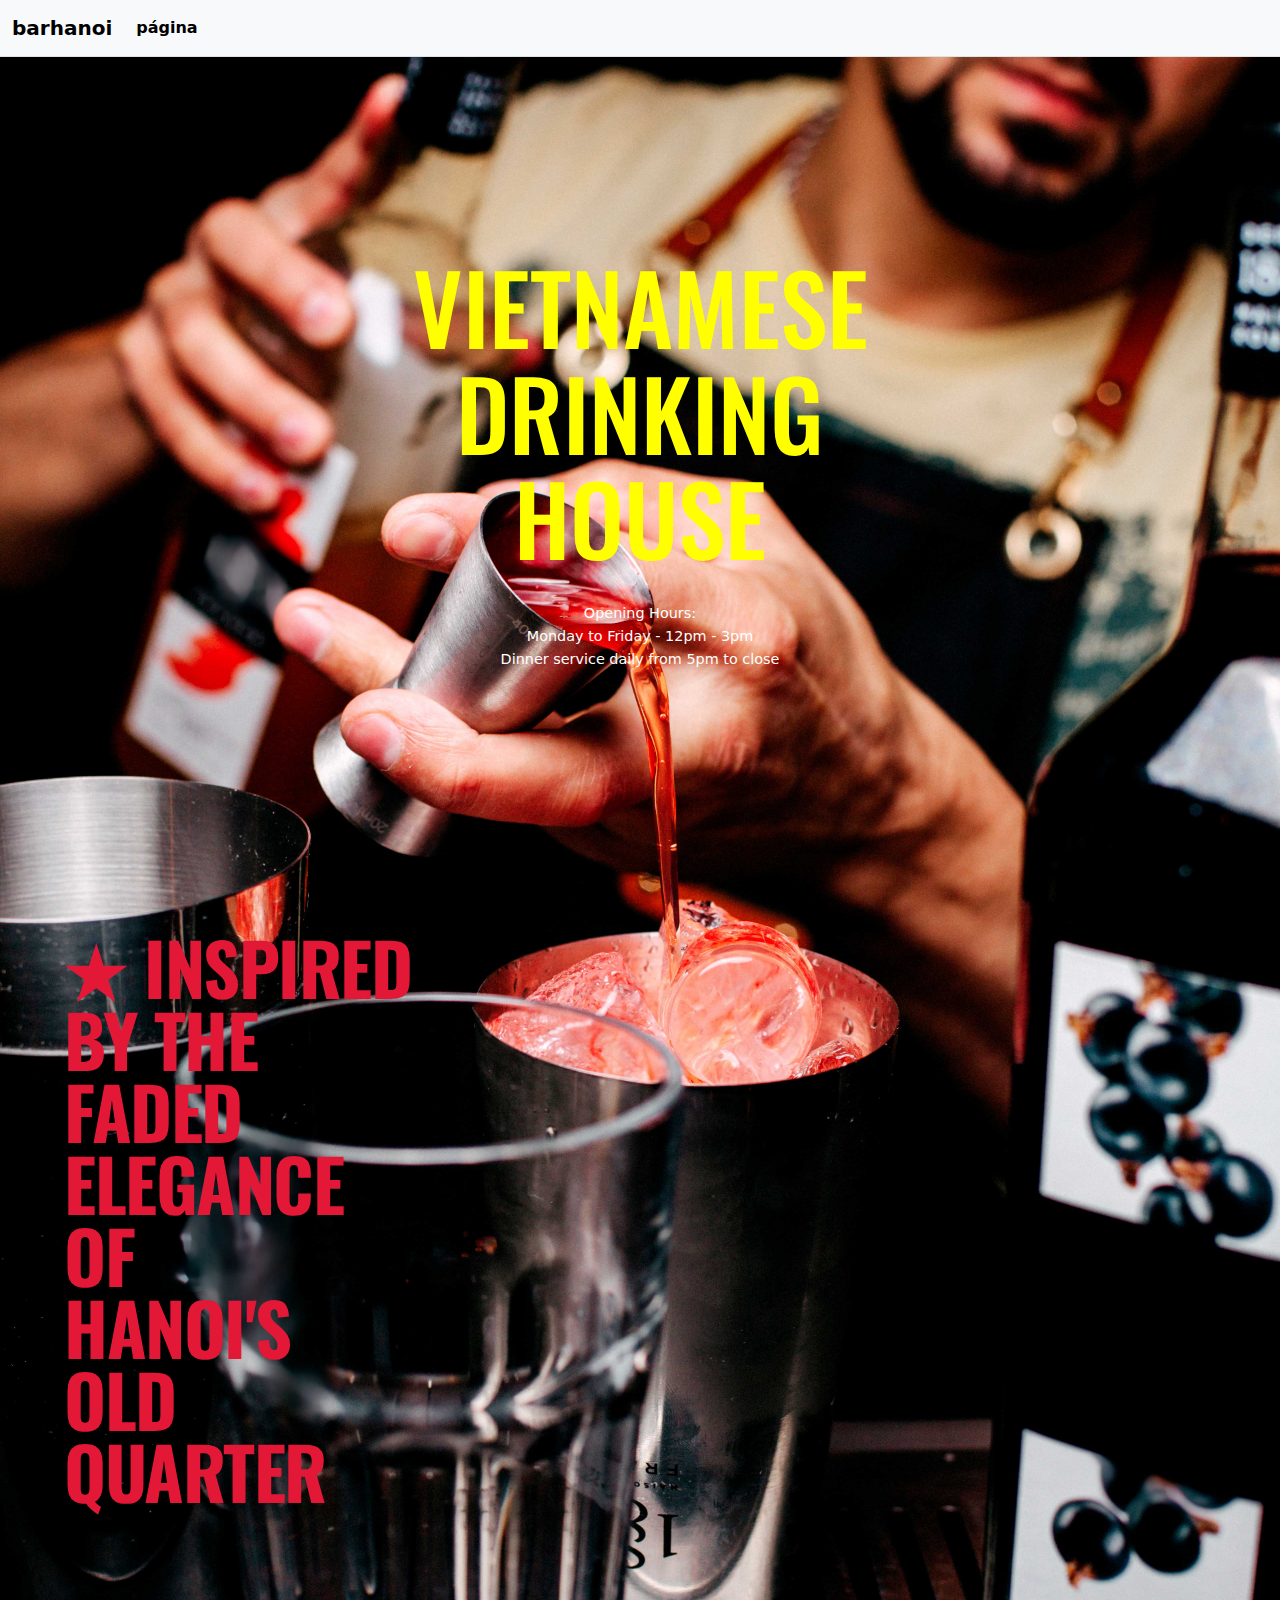
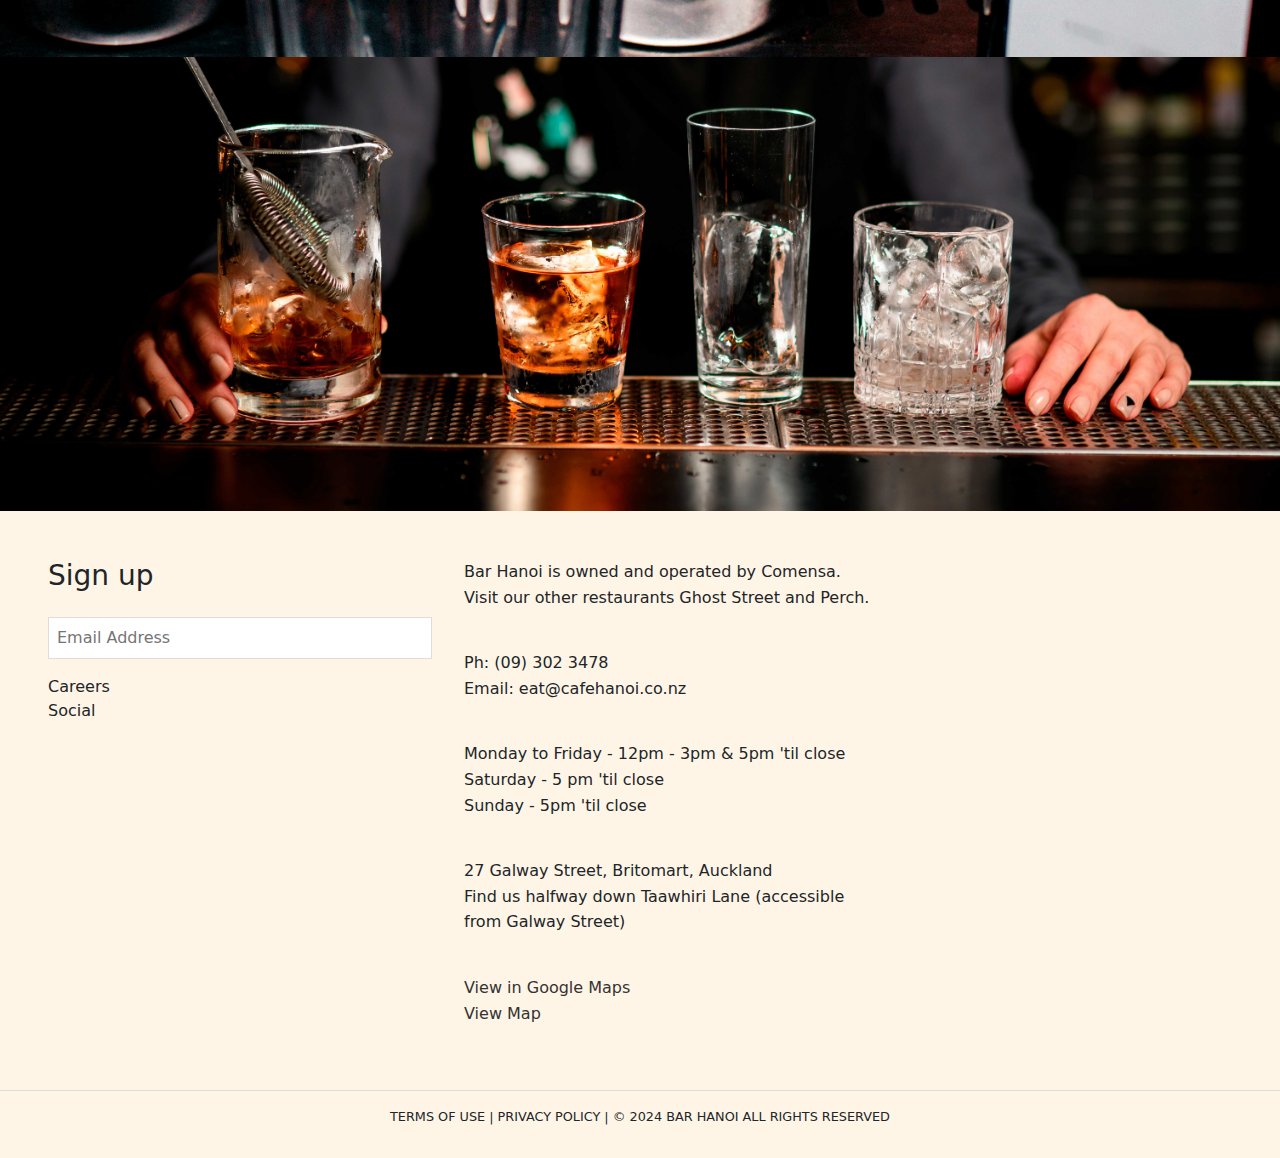
==== page1.html @ 91766bc9 "version1" ====
<!DOCTYPE html>
<html lang="en">
<head>
    <meta charset="UTF-8">
    <meta name="viewport" content="width=device-width, initial-scale=1.0">
    <title>Vietnamese Eating House - Cafe Hanoi</title>
    <!-- Google Fonts -->
    <link rel="preconnect" href="https://fonts.googleapis.com">
    <link rel="preconnect" href="https://fonts.gstatic.com" crossorigin>
    <link href="https://fonts.googleapis.com/css2?family=Oswald:wght@500;700&family=Work+Sans:wght@400;500&display=swap" rel="stylesheet">
    <!-- Custom CSS -->
    <link rel="preload" href="css/styles.css" as="style">
    <link rel="stylesheet" href="css/styles.css">
    <link href="https://cdn.jsdelivr.net/npm/bootstrap@5.3.3/dist/css/bootstrap.min.css" rel="stylesheet" integrity="sha384-QWTKZyjpPEjISv5WaRU9OFeRpok6YctnYmDr5pNlyT2bRjXh0JMhjY6hW+ALEwIH" crossorigin="anonymous">

</head> 

<body>

  <nav class="navbar navbar-expand-lg navbar-light bg-light">
    <div class="container-fluid">
      <a class="navbar-brand" href="index.html">barhanoi</a>
      <button class="navbar-toggler" type="button" data-bs-toggle="collapse" data-bs-target="#navbarSupportedContent"   
      aria-controls="navbarSupportedContent" aria-expanded="false" aria-label="Toggle navigation">
        <span class="navbar-toggler-icon"></span>
      </button>
      <div class="collapse navbar-collapse" id="navbarSupportedContent"> 

        <ul class="navbar-nav me-auto mb-2 mb-lg-0">
          <li class="nav-item">
            <a class="nav-link active" aria-current="page" href="page1.html">página</a>
          </li>
         
          </ul>
      </div>
    </div>   

  </nav>


    <div class="page-container">
      <!--
        <header class="header">HOME</header>
      -->
        <main>
            <section class="hero-section">
          
                <img src="img/2.jpg" 
                     alt="Vietnamese street scene" 
                     class="hero-image">
                <div class="hero-content">
                    <h1 class="hero-title">Vietnamese<br>Drinking<br>House</h1>
                    <div class="opening-hours">
                        Opening Hours:<br>
                        Monday to Friday - 12pm - 3pm<br>
                        Dinner service daily from 5pm to close
                    </div>
                </div>
                
            </section>

            <section class="content-grid">
              
              <div class="title-section">
                  <span class="star">★</span>
                  INSPIRED<br>
                  BY THE<br>
                  FADED<br>
                  ELEGANCE<br>
                  OF<br>
                  HANOI'S<br>
                  OLD<br>
                  QUARTER
              </div>
  
              <div class="description-section">
                  <p>Bar Hanoi is a modern Vietnamese restaurant housed within a historic warehouse space in Britomart, the city's oldest commercial district.</p>
                  <p>The restaurant reflects our passion and respect for Vietnamese food and culture.</p>
                  <p>Our menu offers authentic Hanoian street food that has made the city world famous, and other more contemporary dishes that blend traditional Vietnamese cooking techniques with the best of New Zealand produce.</p>
                  <p>We are very careful to choose ingredients that have been sourced with a deep respect for the environment.</p>
              </div>
          </section>
            
          <img src="img/3.jpg" 
          alt="Restaurant interior" 
          class="restaurant-photo">

            <!--
            <section class="info-grid">
                <div class="info-box quote-box">
                    <h2>"A BRILLIANT<br>MIX OF<br>OLD HANOI<br>AND MODERN"</h2>
                    <p>CARROLL DU CHATEAU</p>
                </div>
                <div class="info-box voucher-box">
                    <h2>GIFT VOUCHERS<br>AVAILABLE</h2>
                    <p>NOW<br>AVAILABLE</p>
                </div>
                <div class="info-box event-box">
                    <h2>EVENT COMING UP?</h2>
                    <p>WE OFFER PRIVATE DINING, CANAPÉ<br>FUNCTIONS, OUT CATERING AND MORE.</p>
                    <span class="cta">FIND OUT MORE</span>
                </div>
                <div class="info-box"></div>
            </section>
        </main>

        -->

        <footer>
            <div class="footer">
                <div class="signup-form">
                    <h3>Sign up</h3>
                    <input type="email" placeholder="Email Address">
                    <p>Careers<br>Social</p>
                </div>
                <div class="contact-info">
                    <p>Bar Hanoi is owned and operated by Comensa.<br>
                    Visit our other restaurants Ghost Street and Perch.</p>
                    
                    <p>Ph: (09) 302 3478<br>
                    Email: eat@cafehanoi.co.nz</p>
                    
                    <p>Monday to Friday - 12pm - 3pm & 5pm 'til close<br>
                    Saturday - 5 pm 'til close<br>
                    Sunday - 5pm 'til close</p>
                    
                    <p>27 Galway Street, Britomart, Auckland<br>
                    Find us halfway down Taawhiri Lane (accessible<br>
                    from Galway Street)</p>
                    
                    <p><a href="#">View in Google Maps</a><br>
                    <a href="#">View Map</a></p>
                </div>
            </div>
            <div class="bottom-footer">
                <p>TERMS OF USE | PRIVACY POLICY | © 2024 BAR HANOI ALL RIGHTS RESERVED</p>
            </div>
        </footer>
    </div>


    
    
    <script src="https://cdn.jsdelivr.net/npm/bootstrap@5.3.3/dist/js/bootstrap.bundle.min.js"></script>



</body>
</html>
---- css/styles.css ----
:root {
    --primary-red: #e31837;
    --accent-yellow: #ffff00;
    --light-gray: #f5f5f5;
    --dark-gray: #333333;
    --footer-beige: #fff5e6;
}

* {
    margin: 0;
    padding: 0;
    box-sizing: border-box;
}


.page-container {
    display: grid;
    grid-template-rows: auto 1fr auto;
    min-height: 100vh;
}

.header {
    padding: 1rem;
    font-size: 3rem;
    font-weight: bold;
}

.menu-toggle {
    position: fixed;
    top: 2rem;
    right: 2rem;
    width: 2.5rem;
    height: 2rem;
    background: var(--primary-red);
    z-index: 100;
    display: grid;
    place-items: center;
    cursor: pointer;
}

.menu-toggle span {
    color: white;
    font-size: 1.5rem;
}

.hero-section {
    position: relative;
    display: grid;
    grid-template-columns: 1fr;
    height: 90vh;
}

.hero-image {
    width: 100%;
    height: 100%;
    object-fit: cover;
 /* filter: sepia(0.0) hue-rotate(120deg);*/
}

.hero-content {
    position: absolute;
    top: 50%;
    left: 50%;
    transform: translate(-50%, -50%);
    color: white;
    text-align: center;
    z-index: 2;
    
    
}
/* TYPO */
.hero-title {
    font-size: 6rem;
    color: var(--accent-yellow);
    text-transform: uppercase;
    line-height: 1.1;
    margin-bottom: 2rem;
   
    font-family: 'Oswald', sans-serif;
    
}



.opening-hours {
    font-size: 0.9rem;
    line-height: 1.6;
}

.info-grid {
    display: grid;
    grid-template-columns: repeat(2, 1fr);
    grid-template-rows: repeat(2, 1fr);
    gap: 1px;
    background: var(--light-gray);
    
    font-family: 'Oswald', sans-serif;
    

}

.info-grid p {
font-family: 'Segoe UI', Tahoma, Geneva, Verdana, sans-serif;
}

.info-box {
    padding: 2.5rem;
}

.quote-box {
    background: var(--light-gray);
}

.quote-box h2 {
    color: var(--primary-red);
    font-size: 2.5rem;
    line-height: 1.2;
    margin-bottom: 1rem;
}

.voucher-box {
    background: var(--primary-red);
    color: white;
}

.voucher-box h2 {
    font-size: 2.5rem;
    margin-bottom: 1rem;
}

.voucher-box p {
    color: var(--accent-yellow);
}

.event-box {
    background: var(--dark-gray);
    color: white;
}

.event-box p {
    margin-top: 1rem;
}

.event-box h2 {
    font-size: 2.5rem;
    margin-bottom: 1rem;
}

.event-box .cta {
    color: var(--accent-yellow);
    margin-top: 2rem;
    display: inline-block;
    cursor: pointer;
    font-family: 'Segoe UI', Tahoma, Geneva, Verdana, sans-serif;
}
/* Footer sin responsive */
.footer {
    display: grid;
    grid-template-columns: 1fr 2fr;
    gap: 2rem;
    padding: 3rem;
    background: var(--footer-beige);
}

.signup-form input {
    width: 100%;
    padding: 0.5rem;
    margin: 1rem 0;
    border: 1px solid #ddd;
}

.contact-info {
    display: grid;
    gap: 1.5rem;
}

.contact-info p {
    line-height: 1.6;
}

.contact-info a {
    color: var(--dark-gray);
    text-decoration: none;
}

.bottom-footer {
    padding: 1rem;
    text-align: center;
    background: var(--footer-beige);
    border-top: 1px solid #ddd;
    font-size: 0.8rem;
}

.brand-logo {
    position: absolute;
    bottom: 2rem;
    right: 2rem;
    width: 80px;
    height: 80px;
    background: var(--primary-red);
    border-radius: 50%;
    display: grid;
    place-items: center;
    color: white;
    font-weight: bold;
}

/* Contenido */

.content-grid {
    display: grid;
    grid-template-columns: 1fr 1fr;
    gap: 4rem;
    padding: 4rem;
    background-color: var(--bg-cream);
  }
  
.restaurant-photo {
    width: 100%;
    height: 60vh;
    object-fit: cover;
  }

  .description-section {
    font-size: 1rem;
}

.title-section {
    font-size: 3.5rem;
}

.title-section {
    font-family: 'Oswald', sans-serif;
    font-size: 4.5rem;
    line-height: 1;
    color: var(--primary-red);
    text-transform: uppercase;
    font-weight: 700;
    letter-spacing: -0.02em;
    position: relative;
  }

 /* Estilos para pantallas pequeñas */

@media (max-width: 1000px) {
    .hero-title {
        font-size: 4rem;
    }

    .info-grid {
        grid-template-columns: 1fr;
    }

    .footer {
        grid-template-columns: 1fr;
    }

    .opening-hours {
        font-size: 0.8rem;
    }

    .info-box {
        padding: 1.5rem;
    }

    .quote-box h2,
    .voucher-box h2,
    .event-box h2{
        font-size: 1.8rem;
    }
    
    
    .navbar-nav .nav-link {
      padding: 0.25rem 0.5rem;
      
      border-bottom: 1px solid #dee2e6;
      
    }
    
    .navbar-nav .nav-link.active {
      border-bottom: 2px solid #f3f3f3;
    }

    /* Contenido */
    
    .description-section {
        font-size: 0.9rem;
    }

    .title-section {
        font-size: 2.5rem;
    }
}

 /* navbar sin responsive */
.navbar {
    background-color: #f8f9fa; /* Set background color */
    border-bottom: 1px solid #dee2e6; /* Add a bottom border */
  }
  
  .navbar-brand {
    font-weight: bold;
    color: #007bff; /* Set brand color */
  }
  
  .navbar-toggler {
    border-color: #dee2e6; /* Set border color */
  }
  
  .navbar-nav .nav-link {
    color: #333; /* Set link color */
    font-weight: 500; /* Set font weight */
  }
  
  .navbar-nav .nav-link.active {
    color: #007bff; /* Set active link color */
    font-weight: bold;
  }
---- css/styles.css ----
:root {
    --primary-red: #e31837;
    --accent-yellow: #ffff00;
    --light-gray: #f5f5f5;
    --dark-gray: #333333;
    --footer-beige: #fff5e6;
}

* {
    margin: 0;
    padding: 0;
    box-sizing: border-box;
}


.page-container {
    display: grid;
    grid-template-rows: auto 1fr auto;
    min-height: 100vh;
}

.header {
    padding: 1rem;
    font-size: 3rem;
    font-weight: bold;
}

.menu-toggle {
    position: fixed;
    top: 2rem;
    right: 2rem;
    width: 2.5rem;
    height: 2rem;
    background: var(--primary-red);
    z-index: 100;
    display: grid;
    place-items: center;
    cursor: pointer;
}

.menu-toggle span {
    color: white;
    font-size: 1.5rem;
}

.hero-section {
    position: relative;
    display: grid;
    grid-template-columns: 1fr;
    height: 90vh;
}

.hero-image {
    width: 100%;
    height: 100%;
    object-fit: cover;
 /* filter: sepia(0.0) hue-rotate(120deg);*/
}

.hero-content {
    position: absolute;
    top: 50%;
    left: 50%;
    transform: translate(-50%, -50%);
    color: white;
    text-align: center;
    z-index: 2;
    
    
}
/* TYPO */
.hero-title {
    font-size: 6rem;
    color: var(--accent-yellow);
    text-transform: uppercase;
    line-height: 1.1;
    margin-bottom: 2rem;
   
    font-family: 'Oswald', sans-serif;
    
}



.opening-hours {
    font-size: 0.9rem;
    line-height: 1.6;
}

.info-grid {
    display: grid;
    grid-template-columns: repeat(2, 1fr);
    grid-template-rows: repeat(2, 1fr);
    gap: 1px;
    background: var(--light-gray);
    
    font-family: 'Oswald', sans-serif;
    

}

.info-grid p {
font-family: 'Segoe UI', Tahoma, Geneva, Verdana, sans-serif;
}

.info-box {
    padding: 2.5rem;
}

.quote-box {
    background: var(--light-gray);
}

.quote-box h2 {
    color: var(--primary-red);
    font-size: 2.5rem;
    line-height: 1.2;
    margin-bottom: 1rem;
}

.voucher-box {
    background: var(--primary-red);
    color: white;
}

.voucher-box h2 {
    font-size: 2.5rem;
    margin-bottom: 1rem;
}

.voucher-box p {
    color: var(--accent-yellow);
}

.event-box {
    background: var(--dark-gray);
    color: white;
}

.event-box p {
    margin-top: 1rem;
}

.event-box h2 {
    font-size: 2.5rem;
    margin-bottom: 1rem;
}

.event-box .cta {
    color: var(--accent-yellow);
    margin-top: 2rem;
    display: inline-block;
    cursor: pointer;
    font-family: 'Segoe UI', Tahoma, Geneva, Verdana, sans-serif;
}
/* Footer sin responsive */
.footer {
    display: grid;
    grid-template-columns: 1fr 2fr;
    gap: 2rem;
    padding: 3rem;
    background: var(--footer-beige);
}

.signup-form input {
    width: 100%;
    padding: 0.5rem;
    margin: 1rem 0;
    border: 1px solid #ddd;
}

.contact-info {
    display: grid;
    gap: 1.5rem;
}

.contact-info p {
    line-height: 1.6;
}

.contact-info a {
    color: var(--dark-gray);
    text-decoration: none;
}

.bottom-footer {
    padding: 1rem;
    text-align: center;
    background: var(--footer-beige);
    border-top: 1px solid #ddd;
    font-size: 0.8rem;
}

.brand-logo {
    position: absolute;
    bottom: 2rem;
    right: 2rem;
    width: 80px;
    height: 80px;
    background: var(--primary-red);
    border-radius: 50%;
    display: grid;
    place-items: center;
    color: white;
    font-weight: bold;
}

/* Contenido */

.content-grid {
    display: grid;
    grid-template-columns: 1fr 1fr;
    gap: 4rem;
    padding: 4rem;
    background-color: var(--bg-cream);
  }
  
.restaurant-photo {
    width: 100%;
    height: 60vh;
    object-fit: cover;
  }

  .description-section {
    font-size: 1rem;
}

.title-section {
    font-size: 3.5rem;
}

.title-section {
    font-family: 'Oswald', sans-serif;
    font-size: 4.5rem;
    line-height: 1;
    color: var(--primary-red);
    text-transform: uppercase;
    font-weight: 700;
    letter-spacing: -0.02em;
    position: relative;
  }

 /* Estilos para pantallas pequeñas */

@media (max-width: 1000px) {
    .hero-title {
        font-size: 4rem;
    }

    .info-grid {
        grid-template-columns: 1fr;
    }

    .footer {
        grid-template-columns: 1fr;
    }

    .opening-hours {
        font-size: 0.8rem;
    }

    .info-box {
        padding: 1.5rem;
    }

    .quote-box h2,
    .voucher-box h2,
    .event-box h2{
        font-size: 1.8rem;
    }
    
    
    .navbar-nav .nav-link {
      padding: 0.25rem 0.5rem;
      
      border-bottom: 1px solid #dee2e6;
      
    }
    
    .navbar-nav .nav-link.active {
      border-bottom: 2px solid #f3f3f3;
    }

    /* Contenido */
    
    .description-section {
        font-size: 0.9rem;
    }

    .title-section {
        font-size: 2.5rem;
    }
}

 /* navbar sin responsive */
.navbar {
    background-color: #f8f9fa; /* Set background color */
    border-bottom: 1px solid #dee2e6; /* Add a bottom border */
  }
  
  .navbar-brand {
    font-weight: bold;
    color: #007bff; /* Set brand color */
  }
  
  .navbar-toggler {
    border-color: #dee2e6; /* Set border color */
  }
  
  .navbar-nav .nav-link {
    color: #333; /* Set link color */
    font-weight: 500; /* Set font weight */
  }
  
  .navbar-nav .nav-link.active {
    color: #007bff; /* Set active link color */
    font-weight: bold;
  }
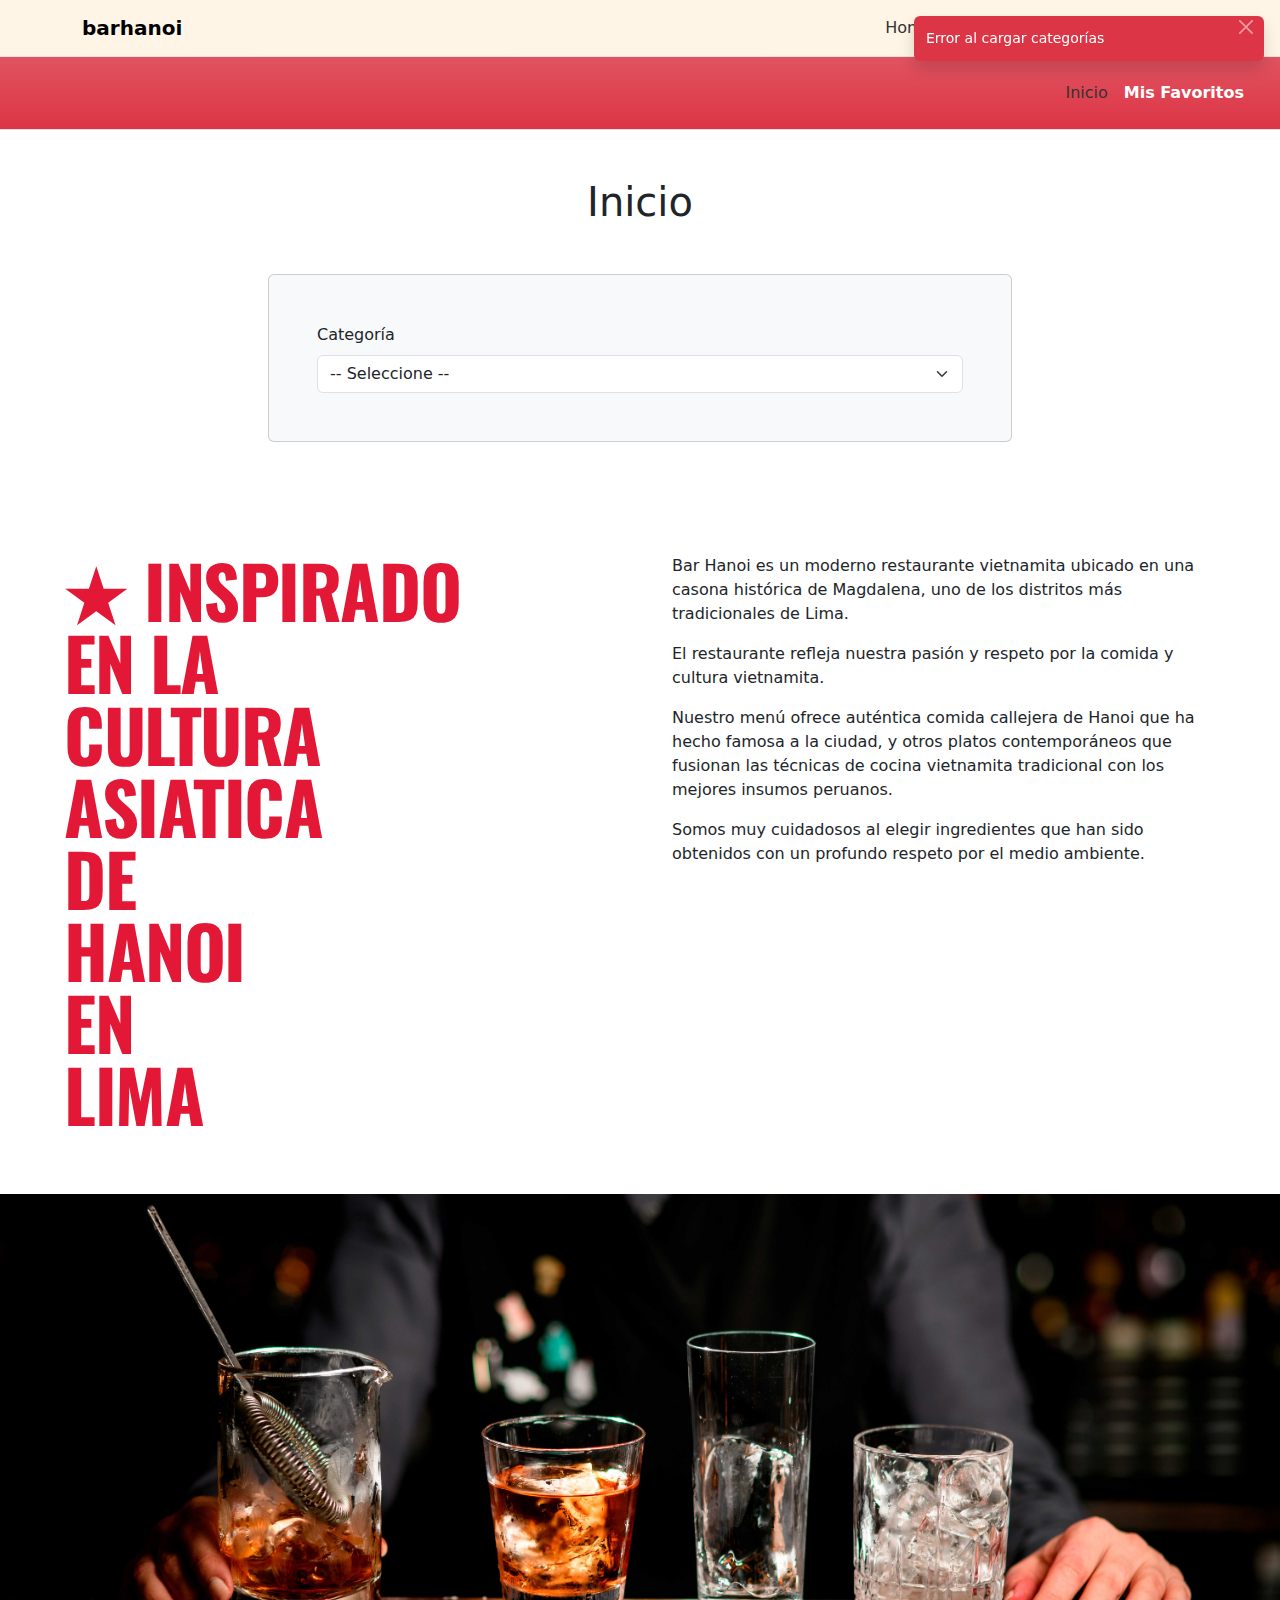
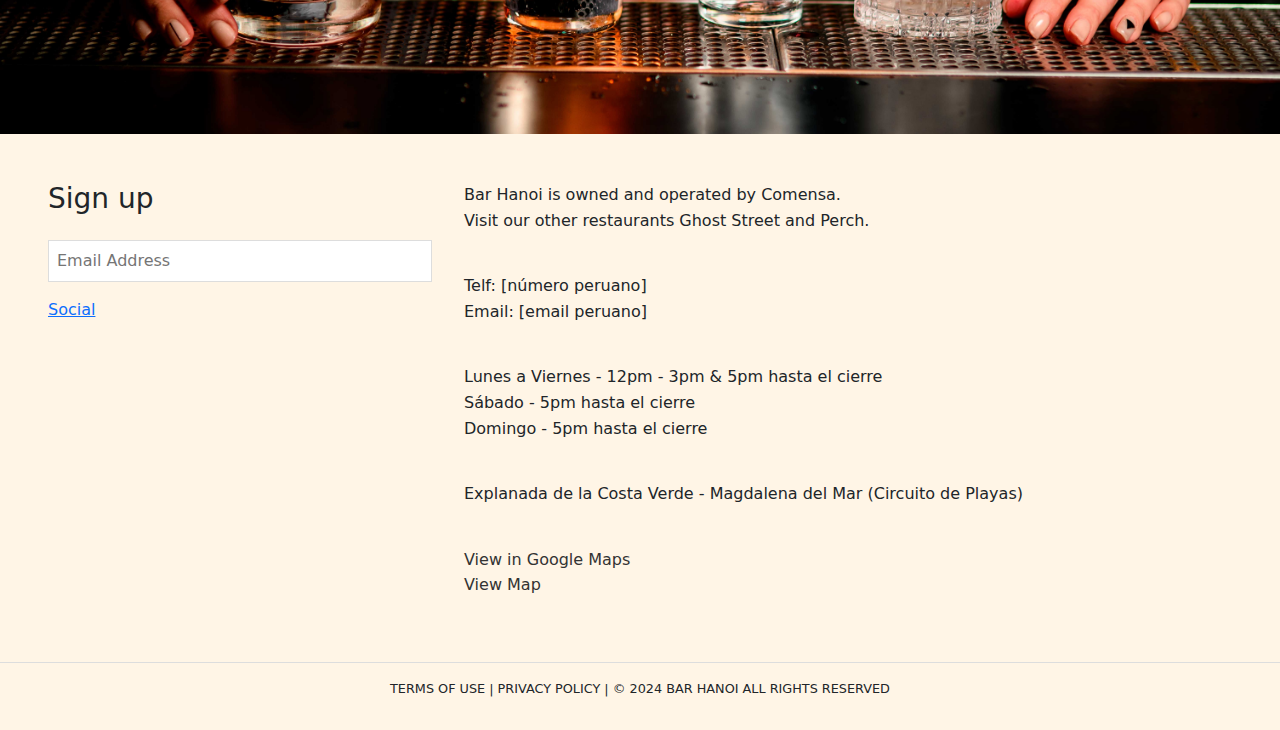
==== commit 979cfe35: "subiendo a github" ====
--- a/page1.html
+++ b/page1.html
@@ -2,131 +2,216 @@
 <html lang="en">
 <head>
     <meta charset="UTF-8">
+    <meta http-equiv="X-UA-Compatible" content="IE=edge">
     <meta name="viewport" content="width=device-width, initial-scale=1.0">
-    <title>Vietnamese Eating House - Cafe Hanoi</title>
+    <title>Cafe Hanoi</title>
+    <meta name="description" content="Cafe Hanoi Vietnamese">
+    <meta name="keywords" content="Cafe, Hanoi, Vietnamese">
+    <meta property="og:title" content="Pagina de cafe">
+    <meta property="og:description" content="Pagina de cafe">
+    <meta property="og:image" content="link a imagen">
+    <meta property="og:url" content="https://cafehanoi.com">
     <!-- Google Fonts -->
     <link rel="preconnect" href="https://fonts.googleapis.com">
     <link rel="preconnect" href="https://fonts.gstatic.com" crossorigin>
     <link href="https://fonts.googleapis.com/css2?family=Oswald:wght@500;700&family=Work+Sans:wght@400;500&display=swap" rel="stylesheet">
     <!-- Custom CSS -->
-    <link rel="preload" href="css/styles.css" as="style">
-    <link rel="stylesheet" href="css/styles.css">
+    <link rel="preload" href="estilos.css" as="style">
+    <link rel="stylesheet" href="estilos.css">
     <link href="https://cdn.jsdelivr.net/npm/bootstrap@5.3.3/dist/css/bootstrap.min.css" rel="stylesheet" integrity="sha384-QWTKZyjpPEjISv5WaRU9OFeRpok6YctnYmDr5pNlyT2bRjXh0JMhjY6hW+ALEwIH" crossorigin="anonymous">
-
+    <!-- iconos bootstrap -->
+    <!-- Bootstrap CSS -->
+    <link href="https://cdn.jsdelivr.net/npm/bootstrap@5.3.3/dist/css/bootstrap.min.css" rel="stylesheet">
+    <!-- Bootstrap Icons -->
+    <link rel="stylesheet" href="https://cdn.jsdelivr.net/npm/bootstrap-icons@1.10.3/font/bootstrap-icons.css">
 </head> 
-
 <body>
-
-  <nav class="navbar navbar-expand-lg navbar-light bg-light">
-    <div class="container-fluid">
-      <a class="navbar-brand" href="index.html">barhanoi</a>
-      <button class="navbar-toggler" type="button" data-bs-toggle="collapse" data-bs-target="#navbarSupportedContent"   
-      aria-controls="navbarSupportedContent" aria-expanded="false" aria-label="Toggle navigation">
-        <span class="navbar-toggler-icon"></span>
-      </button>
-      <div class="collapse navbar-collapse" id="navbarSupportedContent"> 
-
-        <ul class="navbar-nav me-auto mb-2 mb-lg-0">
-          <li class="nav-item">
-            <a class="nav-link active" aria-current="page" href="page1.html">página</a>
-          </li>
-         
-          </ul>
-      </div>
-    </div>   
-
-  </nav>
-
-
-    <div class="page-container">
-      <!--
-        <header class="header">HOME</header>
-      -->
-        <main>
-            <section class="hero-section">
-          
-                <img src="img/2.jpg" 
-                     alt="Vietnamese street scene" 
-                     class="hero-image">
-                <div class="hero-content">
-                    <h1 class="hero-title">Vietnamese<br>Drinking<br>House</h1>
-                    <div class="opening-hours">
-                        Opening Hours:<br>
-                        Monday to Friday - 12pm - 3pm<br>
-                        Dinner service daily from 5pm to close
-                    </div>
-                </div>
-                
-            </section>
-
-            <section class="content-grid">
+  <!-- Navigation -->
+  <nav class="navbar navbar-expand-lg" style="background-color: var(--footer-beige);">
+    <div class="container">
+        <a class="navbar-brand fw-bold" href="index.html">
+            barhanoi
+        </a>
+        <button class="navbar-toggler border-0" type="button" data-bs-toggle="collapse" data-bs-target="#navbarNav">
+            <span class="navbar-toggler-icon"></span>
+        </button>
+        <div class="collapse navbar-collapse justify-content-end" id="navbarNav">
+            <ul class="navbar-nav">
+                <li class="nav-item">
+                    <a class="nav-link" href="index.html">Home</a>
+                </li>
+                <li class="nav-item">
+                    <a class="nav-link" href="page1.html">Menu</a>
+                </li>
+                <li class="nav-item">
+                    <a class="nav-link" href="reservations.html">Reservations</a>
+                </li>
+                <li class="nav-item">
+                    <a class="nav-link" href="contact.html">Contact</a>
+                </li>
+            </ul>
+        </div>
+    </div>
+</nav>
+
+<!--API RECETAS -->
+<section class="cocktails-section">
+    <nav class="navbar navbar-expand-lg navbar-dark bg-danger bg-gradient p-3">
+        <div class="container-fluid">
+            <a class="navbar-brand" href="index.html"></a>
+            <button class="navbar-toggler" type="button" data-bs-toggle="collapse" data-bs-target="#navbarNavDropdown" aria-controls="navbarNavDropdown" aria-expanded="false" aria-label="Toggle navigation">
+                <span class="navbar-toggler-icon"></span>
+            </button>
+            <div class="collapse navbar-collapse justify-content-end" id="navbarNavDropdown">
+                <ul class="navbar-nav">
+                    <li class="nav-item">
+                        <a class="nav-link" href="index.html">Inicio</a>
+                    </li>
+                    <li class="nav-item">
+                        <a class="nav-link active" aria-current="page" href="page1_favoritos.html">Mis Favoritos</a>
+                    </li>
+                </ul>
+            </div>
+        </div>
+    </nav>
+
+    <main class="mt-5 container-lg">
+        <h2 class="text-center fs-1">Inicio</h2>
+
+        <div class="d-md-flex justify-content-md-center mt-5">
+            <form class="card col-md-8 bg-light p-5">
+                <div>
+                    <label for="categorias" class="form-label">Categoría</label>
+                    <select id="categorias" class="form-select">
+                        <option selected>-- Seleccione --</option>
+                    </select>
+                </div>
+            </form>
+        </div>
+        
+        <div id="resultado" class="mt-5">
+            <!-- Results will be inserted here by JavaScript -->
+        </div>
+    </main>
+
+  <!-- Cocktail Details Modal -->
+<div class="modal fade" id="cocktailModal" tabindex="-1" aria-labelledby="cocktailModalLabel" aria-hidden="true">
+    <div class="modal-dialog modal-lg">
+        <div class="modal-content bg-white"> <!-- Agregado bg-white aquí -->
+            <div class="modal-header">
+                <h5 class="modal-title text-dark" id="cocktailModalLabel"></h5>
+                <button type="button" class="btn-close" data-bs-dismiss="modal" aria-label="Close"></button>
+            </div>
+            <div class="modal-body bg-white"> <!-- Agregado bg-white aquí también -->
+                <div class="row">
+                    <div class="col-md-6">
+                        <img id="modal-cocktail-img" class="img-fluid rounded" alt="Cocktail">
+                    </div>
+                    <div class="col-md-6">
+                        <h3 class="text-dark">Ingredientes</h3>
+                        <ul id="modal-ingredients" class="list-unstyled text-dark"></ul>
+                        <h3 class="text-dark">Instrucciones</h3>
+                        <p id="modal-instructions" class="text-dark"></p>
+                    </div>
+                </div>
+            </div>
+            <div class="modal-footer bg-white"> <!-- Agregado bg-white aquí también -->
+                <button type="button" class="btn btn-secondary" data-bs-dismiss="modal">Cerrar</button>
+                <button type="button" class="btn btn-danger" id="guardarFavorito">Guardar Favorito</button>
+            </div>
+        </div>
+    </div>
+</div>
+
+    <!-- Toast Notification -->
+    <div class="toast-container position-fixed top-0 end-0 p-3">
+        <div id="toast" class="toast align-items-center text-white bg-danger border-0" role="alert" aria-live="assertive" aria-atomic="true">
+            <div class="d-flex">
+                <div class="toast-body"></div>
+                <button type="button" class="btn-close btn-close-white me-2 m-auto" data-bs-dismiss="toast" aria-label="Close"></button>
+            </div>
+        </div>
+    </div>
+</section>
+<!-- END API RECETAS -->
+
+ <!-- Content Grid Section -->
+ <section class="content-grid">
               
-              <div class="title-section">
-                  <span class="star">★</span>
-                  INSPIRED<br>
-                  BY THE<br>
-                  FADED<br>
-                  ELEGANCE<br>
-                  OF<br>
-                  HANOI'S<br>
-                  OLD<br>
-                  QUARTER
-              </div>
-  
-              <div class="description-section">
-                  <p>Bar Hanoi is a modern Vietnamese restaurant housed within a historic warehouse space in Britomart, the city's oldest commercial district.</p>
-                  <p>The restaurant reflects our passion and respect for Vietnamese food and culture.</p>
-                  <p>Our menu offers authentic Hanoian street food that has made the city world famous, and other more contemporary dishes that blend traditional Vietnamese cooking techniques with the best of New Zealand produce.</p>
-                  <p>We are very careful to choose ingredients that have been sourced with a deep respect for the environment.</p>
-              </div>
-          </section>
-            
-          <img src="img/3.jpg" 
-          alt="Restaurant interior" 
-          class="restaurant-photo">
-
-            <!--
-            <section class="info-grid">
-                <div class="info-box quote-box">
-                    <h2>"A BRILLIANT<br>MIX OF<br>OLD HANOI<br>AND MODERN"</h2>
-                    <p>CARROLL DU CHATEAU</p>
-                </div>
-                <div class="info-box voucher-box">
-                    <h2>GIFT VOUCHERS<br>AVAILABLE</h2>
-                    <p>NOW<br>AVAILABLE</p>
-                </div>
-                <div class="info-box event-box">
-                    <h2>EVENT COMING UP?</h2>
-                    <p>WE OFFER PRIVATE DINING, CANAPÉ<br>FUNCTIONS, OUT CATERING AND MORE.</p>
-                    <span class="cta">FIND OUT MORE</span>
-                </div>
-                <div class="info-box"></div>
-            </section>
-        </main>
-
-        -->
+    <div class="title-section">
+        <span class="star">★</span>
+        INSPIRADO<br>
+        EN LA<br>
+        CULTURA<br>
+        ASIATICA<br>
+        DE<br>
+        HANOI<br>
+        EN<br>
+        LIMA
+    </div>
+
+    <div class="description-section">
+        <p>Bar Hanoi es un moderno restaurante vietnamita ubicado en una casona histórica de Magdalena, uno de los distritos más tradicionales de Lima.</p>
+        <p>El restaurante refleja nuestra pasión y respeto por la comida y cultura vietnamita.</p>
+        <p>Nuestro menú ofrece auténtica comida callejera de Hanoi que ha hecho famosa a la ciudad, y otros platos contemporáneos que fusionan las técnicas de cocina vietnamita tradicional con los mejores insumos peruanos.</p>
+        <p>Somos muy cuidadosos al elegir ingredientes que han sido obtenidos con un profundo respeto por el medio ambiente.</p>
+    </div>
+  </section>
+  <!-- Restaurant Photo -->  
+  <img src="img/3.jpg" alt="Restaurant interior" class="restaurant-photo">
+
+</div>   
+</main>
+
+<!-- Footer -->
 
         <footer>
             <div class="footer">
                 <div class="signup-form">
                     <h3>Sign up</h3>
                     <input type="email" placeholder="Email Address">
-                    <p>Careers<br>Social</p>
-                </div>
+                    <a href="#" data-bs-toggle="modal" data-bs-target="#socialModal">Social</a>
+                </div>
+
+<!--modal redes-->
+<div class="modal fade" id="socialModal" tabindex="-1" aria-labelledby="socialModalLabel" aria-hidden="true">
+    <div class="modal-dialog modal-dialog-centered">
+        <div class="modal-content">
+         <div class="modal-header border-0">
+                <button type="button" class="btn-close btn-close-white" data-bs-dismiss="modal" aria-label="Close"></button>
+                </div>
+            <div class="modal-body text-center py-5">
+                <div class="row justify-content-center">
+                     <div class="col-6 text-center">
+                            <a href="https://www.facebook.com/" class="text-decoration-none">
+                                 <i class="bi bi-facebook fs-1 text-danger"></i>
+                            </a>
+                    </div>
+                    <div class="col-6 text-center">
+                        <a href="https://www.instagram.com/" class="text-decoration-none">
+                        <i class="bi bi-instagram fs-1 text-danger"></i>
+                        </a>
+                    </div>
+                </div>
+                
+            </div>
+        </div>
+    </div>
+</div>
+
+
                 <div class="contact-info">
                     <p>Bar Hanoi is owned and operated by Comensa.<br>
                     Visit our other restaurants Ghost Street and Perch.</p>
                     
-                    <p>Ph: (09) 302 3478<br>
-                    Email: eat@cafehanoi.co.nz</p>
-                    
-                    <p>Monday to Friday - 12pm - 3pm & 5pm 'til close<br>
-                    Saturday - 5 pm 'til close<br>
-                    Sunday - 5pm 'til close</p>
-                    
-                    <p>27 Galway Street, Britomart, Auckland<br>
-                    Find us halfway down Taawhiri Lane (accessible<br>
-                    from Galway Street)</p>
+                    <p>Telf: [número peruano]<br>
+                    Email: [email peruano]</p>
+                    
+                    <p>Lunes a Viernes - 12pm - 3pm & 5pm hasta el cierre<br>
+                    Sábado - 5pm hasta el cierre<br>
+                    Domingo - 5pm hasta el cierre</p>
+                    
+                    <p>Explanada de la Costa Verde - Magdalena del Mar (Circuito de Playas)</p>
                     
                     <p><a href="#">View in Google Maps</a><br>
                     <a href="#">View Map</a></p>
@@ -139,11 +224,9 @@
     </div>
 
 
-    
-    
-    <script src="https://cdn.jsdelivr.net/npm/bootstrap@5.3.3/dist/js/bootstrap.bundle.min.js"></script>
-
-
+    <!-- Scripts -->
+<script src="https://cdn.jsdelivr.net/npm/bootstrap@5.3.3/dist/js/bootstrap.bundle.min.js"></script>
+<script src="js/app.js"></script>
 
 </body>
 </html>--- a/estilos.css
+++ b/estilos.css
@@ -0,0 +1,335 @@
+@charset "UTF-8";
+:root {
+  --primary-red: #e31837;
+  --accent-yellow: #ffff00;
+  --light-gray: #f5f5f5;
+  --dark-gray: #333333;
+  --footer-beige: #fff5e6;
+}
+
+* {
+  margin: 0;
+  padding: 0;
+  box-sizing: border-box;
+}
+
+/* navbar hecho con bootstrap*/
+.navbar {
+  background-color: #f8f9fa; /* Set background color */
+  border-bottom: 1px solid #dee2e6; /* Add a bottom border */
+}
+
+.navbar-brand {
+  font-weight: bold;
+  color: #007bff; /* Set brand color */
+}
+
+.navbar-toggler {
+  border-color: #dee2e6; /* Set border color */
+}
+
+.navbar-nav .nav-link {
+  color: #333; /* Set link color */
+  font-weight: 500; /* Set font weight */
+}
+
+.navbar-nav .nav-link.active {
+  color: #007bff; /* Set active link color */
+  font-weight: bold;
+}
+
+/* Page container */
+.page-container {
+  display: grid;
+  grid-template-rows: auto 1fr auto; /* tiene 3 lineas que ajustan su altura */
+  min-height: 100vh; /* Esta propiedad establece la altura mínima del contenedor */
+}
+
+.hero-section {
+  position: relative;
+  display: grid;
+  grid-template-columns: 1fr;
+  height: 90vh;
+  overflow: hidden; /* PARA QUE LA IMAGEN NO SE SALGA DE SUS BORDES */
+}
+
+.hero-image {
+  width: 100%;
+  height: 100%;
+  object-fit: cover; /* la imagen ajusta su apecto al ancho y alto especificados*/
+  animation-name: colores;
+  animation-duration: 15s;
+  animation-iteration-count: infinite;
+  z-index: 0;
+}
+
+@keyframes colores {
+  0%, 100% {
+    filter: sepia(0) saturate(1);
+  }
+  30% {
+    filter: sepia(0) saturate(0);
+  }
+  80% {
+    filter: sepia(1) saturate(1);
+  }
+}
+.hero-content {
+  position: absolute;
+  top: 50%;
+  left: 50%;
+  transform: translate(-50%, -50%);
+  color: white;
+  text-align: center;
+  z-index: 2;
+}
+
+.hero-title {
+  font-size: 6rem;
+  color: var(--accent-yellow);
+  text-transform: uppercase;
+  line-height: 1.1;
+  margin-bottom: 2rem;
+  font-family: "Oswald", sans-serif;
+}
+
+.opening-hours {
+  font-size: 0.9rem;
+  line-height: 1.6;
+}
+
+/*Content Grid Section-INDEX*/
+.info-grid {
+  display: grid;
+  grid-template-columns: repeat(2, 1fr);
+  grid-template-rows: repeat(2, 1fr);
+  /*gap: 1px; Esta propiedad establece un espacio de 1 píxel entre los elementos de la cuadrícula, tanto horizontal como verticalmente.*/
+  background: var(--light-gray);
+  font-family: "Oswald", sans-serif;
+}
+
+.info-grid p {
+  font-family: "Segoe UI", Tahoma, Geneva, Verdana, sans-serif;
+}
+
+.info-box {
+  padding: 2.5rem; /*ESPACIO HACIA ADENTRO*/
+}
+
+.quote-box {
+  background: var(--light-gray);
+}
+
+.quote-box h2 {
+  color: var(--primary-red);
+  font-size: 2.5rem;
+  line-height: 1.2;
+  margin-bottom: 1rem;
+}
+
+.voucher-box {
+  background: var(--primary-red);
+  color: white;
+}
+
+.voucher-box h2 {
+  font-size: 2.5rem;
+  margin-bottom: 1rem;
+}
+
+.voucher-box p {
+  color: var(--accent-yellow);
+}
+
+.event-box {
+  background: var(--dark-gray);
+  color: white;
+}
+
+.event-box p {
+  margin-top: 1rem;
+}
+
+.event-box h2 {
+  font-size: 2.5rem;
+  margin-bottom: 1rem;
+}
+
+.event-box .cta {
+  color: var(--accent-yellow);
+  margin-top: 2rem;
+  display: inline-block;
+  cursor: pointer;
+  font-family: "Segoe UI", Tahoma, Geneva, Verdana, sans-serif;
+}
+
+/* Content Grid-PAGE1*/
+.content-grid {
+  display: grid;
+  grid-template-columns: 1fr 1fr;
+  gap: 4rem;
+  padding: 4rem;
+  background-color: var(--bg-cream);
+}
+
+.restaurant-photo {
+  width: 100%;
+  height: 60vh;
+  object-fit: cover;
+}
+
+.description-section {
+  font-size: 1rem;
+}
+
+.title-section {
+  font-family: "Oswald", sans-serif;
+  font-size: 4.5rem;
+  line-height: 1;
+  color: var(--primary-red);
+  text-transform: uppercase;
+  font-weight: 700;
+  letter-spacing: -0.02em;
+  position: relative;
+}
+
+/* Footer */
+.footer {
+  display: grid;
+  grid-template-columns: 1fr 2fr;
+  gap: 2rem;
+  padding: 3rem;
+  background: var(--footer-beige);
+}
+
+.signup-form input {
+  width: 100%;
+  padding: 0.5rem;
+  margin: 1rem 0;
+  border: 1px solid #ddd;
+}
+
+.contact-info {
+  display: grid;
+  gap: 1.5rem;
+}
+
+.contact-info p {
+  line-height: 1.6;
+}
+
+.contact-info a {
+  color: var(--dark-gray);
+  text-decoration: none;
+}
+
+.bottom-footer {
+  padding: 1rem;
+  text-align: center;
+  background: var(--footer-beige);
+  border-top: 1px solid #ddd;
+  font-size: 0.8rem;
+}
+
+/* Estilos para pantallas pequeñas */
+@media (max-width: 1000px) {
+  .hero-title {
+    font-size: 4rem;
+  }
+  .info-grid {
+    grid-template-columns: 1fr;
+  }
+  .content-grid { /* flexbox para que el texto baje*/
+    display: flex;
+    flex-flow: row wrap;
+  }
+  .footer {
+    grid-template-columns: 1fr;
+  }
+  .opening-hours {
+    font-size: 0.8rem;
+  }
+  .info-box {
+    padding: 1.5rem;
+  }
+  .quote-box h2,
+  .voucher-box h2,
+  .event-box h2 {
+    font-size: 1.8rem;
+  }
+  .navbar-nav .nav-link {
+    padding: 0.25rem 0.5rem;
+    border-bottom: 1px solid #dee2e6;
+  }
+  .navbar-nav .nav-link.active {
+    border-bottom: 2px solid #f3f3f3;
+  }
+  /* Contenido */
+  .description-section {
+    font-size: 0.9rem;
+  }
+  .title-section {
+    font-size: 2.5rem;
+  }
+}
+
+/* Estilos para el modal */
+.modal-content {
+  background-color: transparent !important;
+  border: #e31837;
+}
+
+.btn-close {
+  position: absolute;
+  right: 1rem;
+  top: 1rem;
+  filter: invert(1);
+}
+
+.modal-body {
+  display: flex;
+  justify-content: center;
+  gap: 3rem;
+  padding: 1rem;
+}
+
+.modal-body a {
+  color: #e31837;
+  font-size: 2rem;
+}
+
+.modal-body a:hover {
+  opacity: 0.8;
+}
+
+/*# sourceMappingURL=estilos.css.map */
+
+/* Reserva, menu, carrito */
+body {
+  background-color: #f8f9fa;
+  font-family: Arial, sans-serif;
+}
+
+h1, h2 {
+  color: #8B0000;
+}
+
+
+
+.btn-primary {
+  background-color: #8B0000;
+  border-color: #8B0000;
+}
+
+.btn-primary:hover {
+  background-color: #a52a2a;
+  border-color: #a52a2a;
+}
+
+#menuContainer, #cartContainer {
+  border: 1px solid #ddd;
+  padding: 15px;
+  border-radius: 5px;
+  background: #fff;
+  margin-top: 10px;
+}--- a/estilos.css
+++ b/estilos.css
@@ -0,0 +1,335 @@
+@charset "UTF-8";
+:root {
+  --primary-red: #e31837;
+  --accent-yellow: #ffff00;
+  --light-gray: #f5f5f5;
+  --dark-gray: #333333;
+  --footer-beige: #fff5e6;
+}
+
+* {
+  margin: 0;
+  padding: 0;
+  box-sizing: border-box;
+}
+
+/* navbar hecho con bootstrap*/
+.navbar {
+  background-color: #f8f9fa; /* Set background color */
+  border-bottom: 1px solid #dee2e6; /* Add a bottom border */
+}
+
+.navbar-brand {
+  font-weight: bold;
+  color: #007bff; /* Set brand color */
+}
+
+.navbar-toggler {
+  border-color: #dee2e6; /* Set border color */
+}
+
+.navbar-nav .nav-link {
+  color: #333; /* Set link color */
+  font-weight: 500; /* Set font weight */
+}
+
+.navbar-nav .nav-link.active {
+  color: #007bff; /* Set active link color */
+  font-weight: bold;
+}
+
+/* Page container */
+.page-container {
+  display: grid;
+  grid-template-rows: auto 1fr auto; /* tiene 3 lineas que ajustan su altura */
+  min-height: 100vh; /* Esta propiedad establece la altura mínima del contenedor */
+}
+
+.hero-section {
+  position: relative;
+  display: grid;
+  grid-template-columns: 1fr;
+  height: 90vh;
+  overflow: hidden; /* PARA QUE LA IMAGEN NO SE SALGA DE SUS BORDES */
+}
+
+.hero-image {
+  width: 100%;
+  height: 100%;
+  object-fit: cover; /* la imagen ajusta su apecto al ancho y alto especificados*/
+  animation-name: colores;
+  animation-duration: 15s;
+  animation-iteration-count: infinite;
+  z-index: 0;
+}
+
+@keyframes colores {
+  0%, 100% {
+    filter: sepia(0) saturate(1);
+  }
+  30% {
+    filter: sepia(0) saturate(0);
+  }
+  80% {
+    filter: sepia(1) saturate(1);
+  }
+}
+.hero-content {
+  position: absolute;
+  top: 50%;
+  left: 50%;
+  transform: translate(-50%, -50%);
+  color: white;
+  text-align: center;
+  z-index: 2;
+}
+
+.hero-title {
+  font-size: 6rem;
+  color: var(--accent-yellow);
+  text-transform: uppercase;
+  line-height: 1.1;
+  margin-bottom: 2rem;
+  font-family: "Oswald", sans-serif;
+}
+
+.opening-hours {
+  font-size: 0.9rem;
+  line-height: 1.6;
+}
+
+/*Content Grid Section-INDEX*/
+.info-grid {
+  display: grid;
+  grid-template-columns: repeat(2, 1fr);
+  grid-template-rows: repeat(2, 1fr);
+  /*gap: 1px; Esta propiedad establece un espacio de 1 píxel entre los elementos de la cuadrícula, tanto horizontal como verticalmente.*/
+  background: var(--light-gray);
+  font-family: "Oswald", sans-serif;
+}
+
+.info-grid p {
+  font-family: "Segoe UI", Tahoma, Geneva, Verdana, sans-serif;
+}
+
+.info-box {
+  padding: 2.5rem; /*ESPACIO HACIA ADENTRO*/
+}
+
+.quote-box {
+  background: var(--light-gray);
+}
+
+.quote-box h2 {
+  color: var(--primary-red);
+  font-size: 2.5rem;
+  line-height: 1.2;
+  margin-bottom: 1rem;
+}
+
+.voucher-box {
+  background: var(--primary-red);
+  color: white;
+}
+
+.voucher-box h2 {
+  font-size: 2.5rem;
+  margin-bottom: 1rem;
+}
+
+.voucher-box p {
+  color: var(--accent-yellow);
+}
+
+.event-box {
+  background: var(--dark-gray);
+  color: white;
+}
+
+.event-box p {
+  margin-top: 1rem;
+}
+
+.event-box h2 {
+  font-size: 2.5rem;
+  margin-bottom: 1rem;
+}
+
+.event-box .cta {
+  color: var(--accent-yellow);
+  margin-top: 2rem;
+  display: inline-block;
+  cursor: pointer;
+  font-family: "Segoe UI", Tahoma, Geneva, Verdana, sans-serif;
+}
+
+/* Content Grid-PAGE1*/
+.content-grid {
+  display: grid;
+  grid-template-columns: 1fr 1fr;
+  gap: 4rem;
+  padding: 4rem;
+  background-color: var(--bg-cream);
+}
+
+.restaurant-photo {
+  width: 100%;
+  height: 60vh;
+  object-fit: cover;
+}
+
+.description-section {
+  font-size: 1rem;
+}
+
+.title-section {
+  font-family: "Oswald", sans-serif;
+  font-size: 4.5rem;
+  line-height: 1;
+  color: var(--primary-red);
+  text-transform: uppercase;
+  font-weight: 700;
+  letter-spacing: -0.02em;
+  position: relative;
+}
+
+/* Footer */
+.footer {
+  display: grid;
+  grid-template-columns: 1fr 2fr;
+  gap: 2rem;
+  padding: 3rem;
+  background: var(--footer-beige);
+}
+
+.signup-form input {
+  width: 100%;
+  padding: 0.5rem;
+  margin: 1rem 0;
+  border: 1px solid #ddd;
+}
+
+.contact-info {
+  display: grid;
+  gap: 1.5rem;
+}
+
+.contact-info p {
+  line-height: 1.6;
+}
+
+.contact-info a {
+  color: var(--dark-gray);
+  text-decoration: none;
+}
+
+.bottom-footer {
+  padding: 1rem;
+  text-align: center;
+  background: var(--footer-beige);
+  border-top: 1px solid #ddd;
+  font-size: 0.8rem;
+}
+
+/* Estilos para pantallas pequeñas */
+@media (max-width: 1000px) {
+  .hero-title {
+    font-size: 4rem;
+  }
+  .info-grid {
+    grid-template-columns: 1fr;
+  }
+  .content-grid { /* flexbox para que el texto baje*/
+    display: flex;
+    flex-flow: row wrap;
+  }
+  .footer {
+    grid-template-columns: 1fr;
+  }
+  .opening-hours {
+    font-size: 0.8rem;
+  }
+  .info-box {
+    padding: 1.5rem;
+  }
+  .quote-box h2,
+  .voucher-box h2,
+  .event-box h2 {
+    font-size: 1.8rem;
+  }
+  .navbar-nav .nav-link {
+    padding: 0.25rem 0.5rem;
+    border-bottom: 1px solid #dee2e6;
+  }
+  .navbar-nav .nav-link.active {
+    border-bottom: 2px solid #f3f3f3;
+  }
+  /* Contenido */
+  .description-section {
+    font-size: 0.9rem;
+  }
+  .title-section {
+    font-size: 2.5rem;
+  }
+}
+
+/* Estilos para el modal */
+.modal-content {
+  background-color: transparent !important;
+  border: #e31837;
+}
+
+.btn-close {
+  position: absolute;
+  right: 1rem;
+  top: 1rem;
+  filter: invert(1);
+}
+
+.modal-body {
+  display: flex;
+  justify-content: center;
+  gap: 3rem;
+  padding: 1rem;
+}
+
+.modal-body a {
+  color: #e31837;
+  font-size: 2rem;
+}
+
+.modal-body a:hover {
+  opacity: 0.8;
+}
+
+/*# sourceMappingURL=estilos.css.map */
+
+/* Reserva, menu, carrito */
+body {
+  background-color: #f8f9fa;
+  font-family: Arial, sans-serif;
+}
+
+h1, h2 {
+  color: #8B0000;
+}
+
+
+
+.btn-primary {
+  background-color: #8B0000;
+  border-color: #8B0000;
+}
+
+.btn-primary:hover {
+  background-color: #a52a2a;
+  border-color: #a52a2a;
+}
+
+#menuContainer, #cartContainer {
+  border: 1px solid #ddd;
+  padding: 15px;
+  border-radius: 5px;
+  background: #fff;
+  margin-top: 10px;
+}